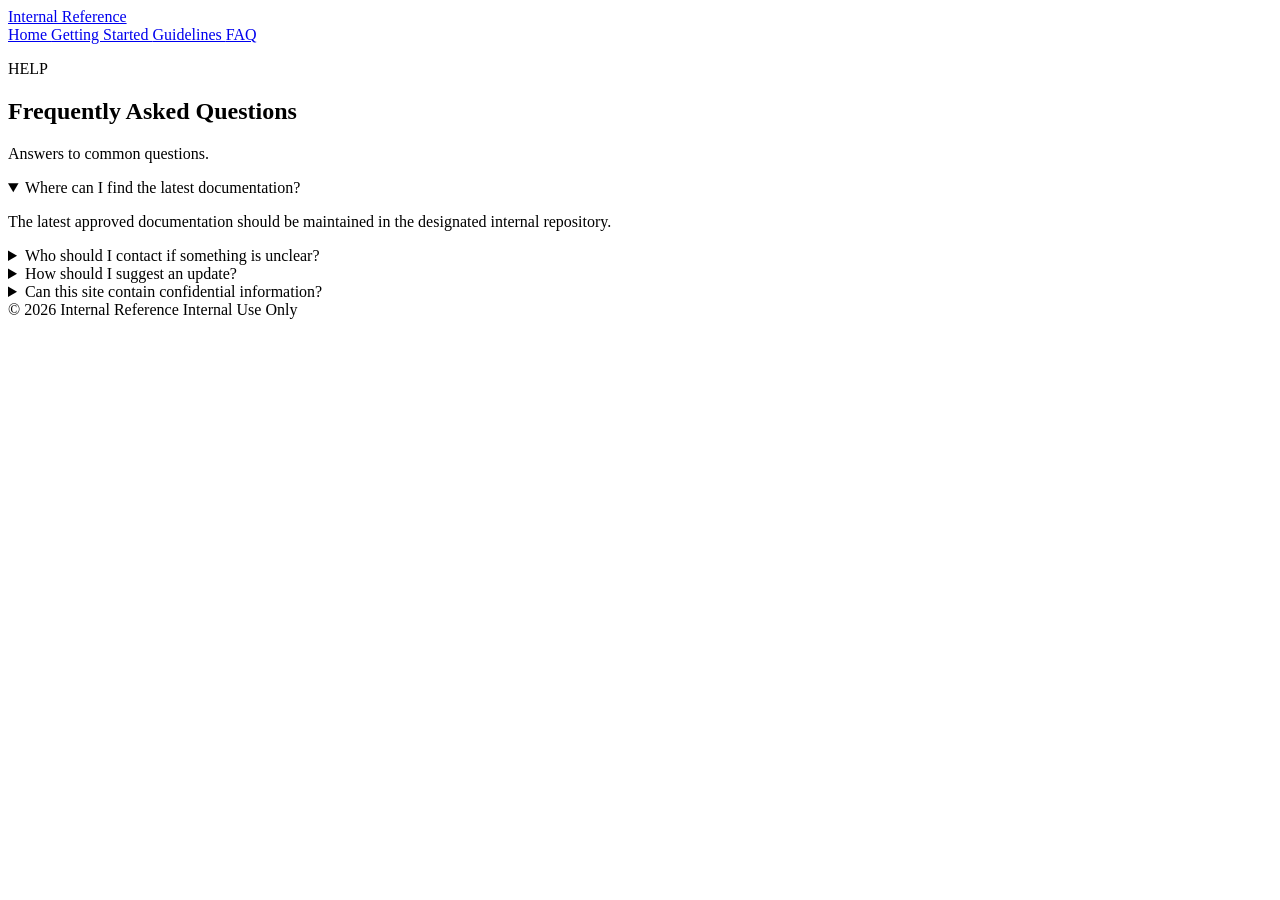
==== faq.html @ a166a921 "Create faq.html" ====
<!DOCTYPE html>
<html lang="en">
 
<head>
 
    <meta charset="UTF-8">
 
    <meta
        name="viewport"
        content="width=device-width, initial-scale=1.0"
    >
 
    <title>FAQ | Internal Reference</title>
 
    <link rel="stylesheet" href="assets/css/style.css">
 
</head>
 
 
<body>
 
<header class="site-header">
 
    <div class="container header-inner">
 
        <a href="index.html" class="logo">
            Internal Reference
        </a>
 
        <nav class="navigation">
 
            <a href="index.html">
                Home
            </a>
 
            <a href="getting-started.html">
                Getting Started
            </a>
 
            <a href="guidelines.html">
                Guidelines
            </a>
 
            <a href="faq.html" class="active">
                FAQ
            </a>
 
        </nav>
 
    </div>
 
</header>
 
 
<main>
 
    <section class="page-header">
 
        <div class="container">
 
            <p class="eyebrow">
                HELP
            </p>
 
            <h1>
                Frequently Asked Questions
            </h1>
 
            <p>
                Answers to common questions.
            </p>
 
        </div>
 
    </section>
 
 
    <section class="section">
 
        <div class="container faq-list">
 
            <details open>
 
                <summary>
                    Where can I find the latest documentation?
                </summary>
 
                <p>
                    The latest approved documentation should be
                    maintained in the designated internal repository.
                </p>
 
            </details>
 
 
            <details>
 
                <summary>
                    Who should I contact if something is unclear?
                </summary>
 
                <p>
                    Contact the owner or team responsible for the
                    relevant process.
                </p>
 
            </details>
 
 
            <details>
 
                <summary>
                    How should I suggest an update?
                </summary>
 
                <p>
                    Create a change through the team's normal review
                    and approval process.
                </p>
 
            </details>
 
 
            <details>
 
                <summary>
                    Can this site contain confidential information?
                </summary>
 
                <p>
                    Only information approved for this internal
                    environment should be published here.
                </p>
 
            </details>
 
        </div>
 
    </section>
 
</main>
 
 
<footer class="site-footer">
 
    <div class="container footer-inner">
 
        <span>
            © 2026 Internal Reference
        </span>
 
        <span>
            Internal Use Only
        </span>
 
    </div>
 
</footer>
 
<script src="assets/js/main.js"></script>
 
</body>
</html>
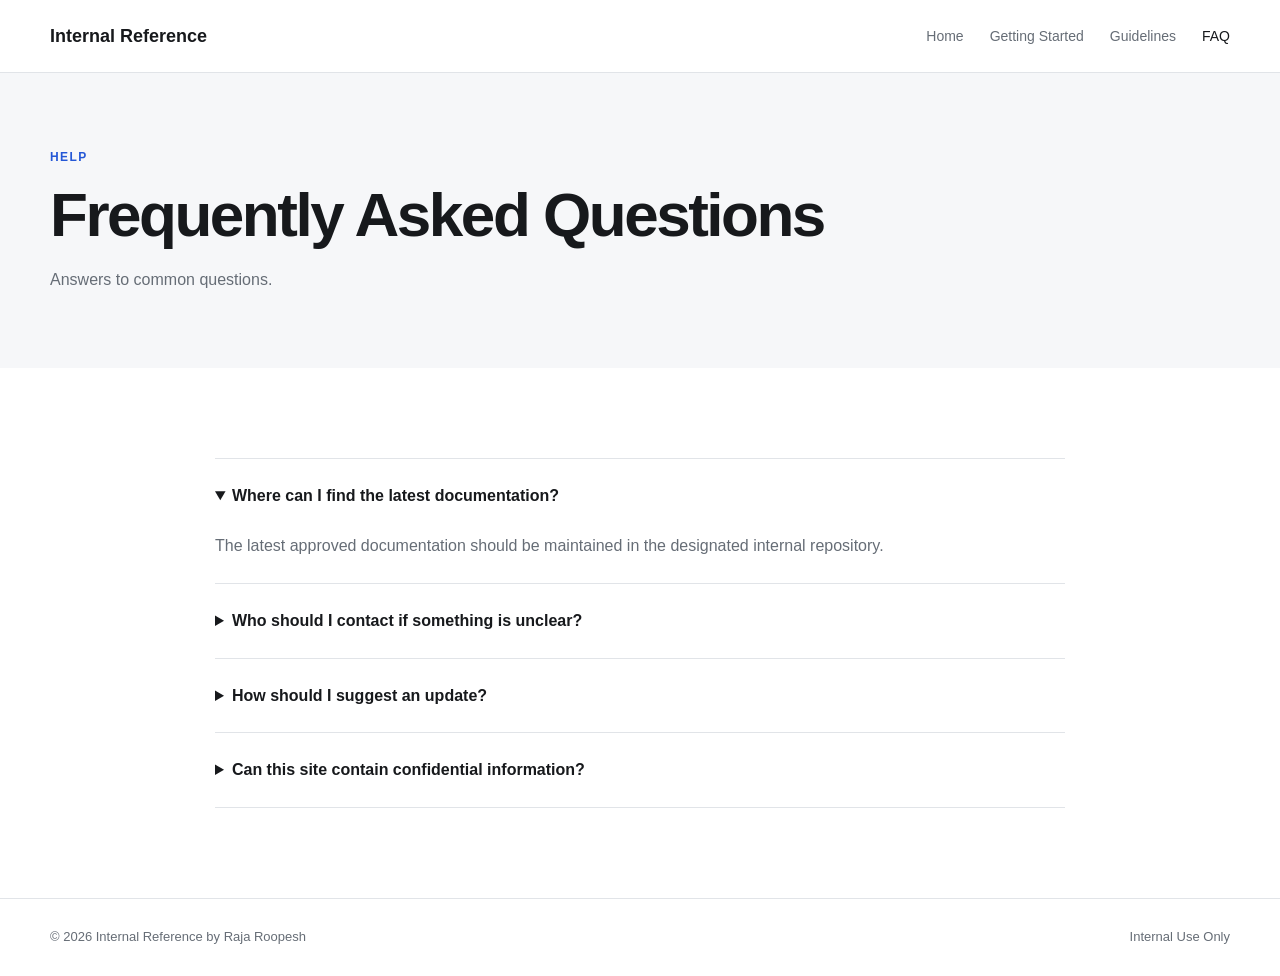
==== commit de028970: "New footer added at end of page as part of feature" ====
--- a/faq.html
+++ b/faq.html
@@ -146,11 +146,11 @@
     <div class="container footer-inner">
  
         <span>
-            © 2026 Internal Reference
+            © 2026 Internal Reference by Raja Roopesh
         </span>
  
         <span>
-            Internal Use Only
+            Internal Use Only 
         </span>
  
     </div>
--- a/assets/css/style.css
+++ b/assets/css/style.css
@@ -0,0 +1,485 @@
+:root {
+    --background: #ffffff;
+    --surface: #f6f7f9;
+    --text: #17191c;
+    --muted: #666d76;
+    --border: #e1e4e8;
+    --accent: #2457d6;
+    --max-width: 1180px;
+}
+ 
+* {
+    box-sizing: border-box;
+}
+ 
+html {
+    scroll-behavior: smooth;
+}
+ 
+body {
+    margin: 0;
+    font-family: Arial, Helvetica, sans-serif;
+    color: var(--text);
+    background: var(--background);
+    line-height: 1.6;
+}
+ 
+a {
+    color: inherit;
+    text-decoration: none;
+}
+ 
+.container {
+    width: min(
+        calc(100% - 40px),
+        var(--max-width)
+    );
+ 
+    margin-inline: auto;
+}
+ 
+ 
+/* Header */
+ 
+.site-header {
+    border-bottom: 1px solid var(--border);
+    background: #fff;
+}
+ 
+.header-inner {
+    min-height: 72px;
+ 
+    display: flex;
+    align-items: center;
+    justify-content: space-between;
+ 
+    gap: 30px;
+}
+ 
+.logo {
+    font-size: 18px;
+    font-weight: 700;
+}
+ 
+.navigation {
+    display: flex;
+    align-items: center;
+    gap: 26px;
+}
+ 
+.navigation a {
+    padding: 8px 0;
+ 
+    color: var(--muted);
+    font-size: 14px;
+}
+ 
+.navigation a:hover,
+.navigation a.active {
+    color: var(--text);
+}
+ 
+ 
+/* Hero */
+ 
+.hero {
+    padding: 110px 0 100px;
+    background: var(--surface);
+}
+ 
+.eyebrow {
+    margin: 0 0 14px;
+ 
+    font-size: 12px;
+    font-weight: 700;
+    letter-spacing: 0.12em;
+ 
+    color: var(--accent);
+}
+ 
+.hero h1 {
+    max-width: 720px;
+ 
+    margin: 0;
+ 
+    font-size: clamp(42px, 6vw, 72px);
+    line-height: 1.05;
+    letter-spacing: -0.04em;
+}
+ 
+.hero-description {
+    max-width: 620px;
+ 
+    margin: 26px 0 0;
+ 
+    color: var(--muted);
+    font-size: 19px;
+}
+ 
+.hero-actions {
+    display: flex;
+    gap: 12px;
+ 
+    margin-top: 34px;
+}
+ 
+ 
+/* Buttons */
+ 
+.button {
+    display: inline-flex;
+ 
+    align-items: center;
+    justify-content: center;
+ 
+    min-height: 46px;
+    padding: 0 22px;
+ 
+    border: 1px solid var(--border);
+ 
+    font-size: 14px;
+    font-weight: 700;
+}
+ 
+.button.primary {
+    background: var(--accent);
+    border-color: var(--accent);
+    color: white;
+}
+ 
+.button.secondary {
+    background: white;
+}
+ 
+ 
+/* Sections */
+ 
+.section {
+    padding: 90px 0;
+}
+ 
+.section-heading {
+    margin-bottom: 40px;
+}
+ 
+.section-heading h2 {
+    margin: 0;
+ 
+    font-size: 38px;
+    line-height: 1.15;
+    letter-spacing: -0.03em;
+}
+ 
+ 
+/* Cards */
+ 
+.card-grid {
+    display: grid;
+ 
+    grid-template-columns:
+        repeat(3, minmax(0, 1fr));
+ 
+    gap: 18px;
+}
+ 
+.card {
+    padding: 30px;
+ 
+    border: 1px solid var(--border);
+ 
+    transition:
+        transform 160ms ease,
+        box-shadow 160ms ease;
+}
+ 
+.card:hover {
+    transform: translateY(-3px);
+ 
+    box-shadow:
+        0 12px 30px rgba(0, 0, 0, 0.07);
+}
+ 
+.card-icon {
+    margin-bottom: 42px;
+ 
+    font-size: 12px;
+    font-weight: 700;
+ 
+    color: var(--accent);
+}
+ 
+.card h3 {
+    margin: 0 0 12px;
+ 
+    font-size: 21px;
+}
+ 
+.card p {
+    margin: 0;
+ 
+    color: var(--muted);
+}
+ 
+.card-link {
+    display: inline-block;
+ 
+    margin-top: 28px;
+ 
+    font-size: 14px;
+    font-weight: 700;
+}
+ 
+ 
+/* Page header */
+ 
+.page-header {
+    padding: 75px 0;
+ 
+    background: var(--surface);
+}
+ 
+.page-header h1 {
+    margin: 0;
+ 
+    font-size: clamp(40px, 5vw, 62px);
+    line-height: 1.1;
+    letter-spacing: -0.04em;
+}
+ 
+.page-header p:last-child {
+    max-width: 600px;
+ 
+    margin: 18px 0 0;
+ 
+    color: var(--muted);
+}
+ 
+ 
+/* Content */
+ 
+.content-layout {
+    display: grid;
+ 
+    grid-template-columns:
+        minmax(0, 1fr) 260px;
+ 
+    gap: 80px;
+}
+ 
+.content {
+    max-width: 720px;
+}
+ 
+.content h2 {
+    font-size: 32px;
+}
+ 
+.content h3 {
+    margin-top: 40px;
+ 
+    font-size: 21px;
+}
+ 
+.content p {
+    color: var(--muted);
+}
+ 
+.sidebar {
+    align-self: start;
+ 
+    position: sticky;
+    top: 25px;
+ 
+    border-left: 1px solid var(--border);
+ 
+    padding-left: 24px;
+}
+ 
+.sidebar h3 {
+    margin-top: 0;
+    font-size: 14px;
+}
+ 
+.sidebar a {
+    display: block;
+ 
+    margin: 12px 0;
+ 
+    color: var(--muted);
+    font-size: 14px;
+}
+ 
+ 
+/* Notice */
+ 
+.notice {
+    margin-top: 40px;
+    padding: 22px;
+ 
+    background: var(--surface);
+ 
+    border-left: 3px solid var(--accent);
+}
+ 
+.notice p {
+    margin-bottom: 0;
+}
+ 
+ 
+/* Guidelines */
+ 
+.guideline-list {
+    border-top: 1px solid var(--border);
+}
+ 
+.guideline {
+    display: grid;
+ 
+    grid-template-columns: 80px 1fr;
+ 
+    gap: 30px;
+ 
+    padding: 35px 0;
+ 
+    border-bottom: 1px solid var(--border);
+}
+ 
+.guideline .number {
+    color: var(--accent);
+    font-size: 13px;
+    font-weight: 700;
+}
+ 
+.guideline h2 {
+    margin: 0 0 10px;
+ 
+    font-size: 25px;
+}
+ 
+.guideline p {
+    margin: 0;
+ 
+    color: var(--muted);
+}
+ 
+ 
+/* FAQ */
+ 
+.faq-list {
+    max-width: 850px;
+}
+ 
+details {
+    border-top: 1px solid var(--border);
+}
+ 
+details:last-child {
+    border-bottom: 1px solid var(--border);
+}
+ 
+summary {
+    cursor: pointer;
+ 
+    padding: 24px 0;
+ 
+    font-weight: 700;
+}
+ 
+details p {
+    max-width: 700px;
+ 
+    margin: 0 0 25px;
+ 
+    color: var(--muted);
+}
+ 
+ 
+/* Footer */
+ 
+.site-footer {
+    border-top: 1px solid var(--border);
+ 
+    padding: 28px 0;
+ 
+    color: var(--muted);
+ 
+    font-size: 13px;
+}
+ 
+.footer-inner {
+    display: flex;
+ 
+    justify-content: space-between;
+ 
+    gap: 20px;
+}
+ 
+ 
+/* Responsive */
+ 
+@media (max-width: 800px) {
+ 
+    .header-inner {
+        align-items: flex-start;
+ 
+        padding: 18px 0;
+ 
+        flex-direction: column;
+    }
+ 
+    .navigation {
+        width: 100%;
+ 
+        overflow-x: auto;
+ 
+        gap: 20px;
+    }
+ 
+    .hero {
+        padding: 75px 0;
+    }
+ 
+    .card-grid {
+        grid-template-columns: 1fr;
+    }
+ 
+    .content-layout {
+        grid-template-columns: 1fr;
+ 
+        gap: 40px;
+    }
+ 
+    .sidebar {
+        position: static;
+    }
+ 
+    .guideline {
+        grid-template-columns: 50px 1fr;
+ 
+        gap: 15px;
+    }
+ 
+    .footer-inner {
+        flex-direction: column;
+    }
+ 
+}
+ 
+@media (max-width: 500px) {
+ 
+    .container {
+        width: min(
+            calc(100% - 28px),
+            var(--max-width)
+        );
+    }
+ 
+    .hero-actions {
+        flex-direction: column;
+    }
+ 
+    .button {
+        width: 100%;
+    }
+ 
+}
